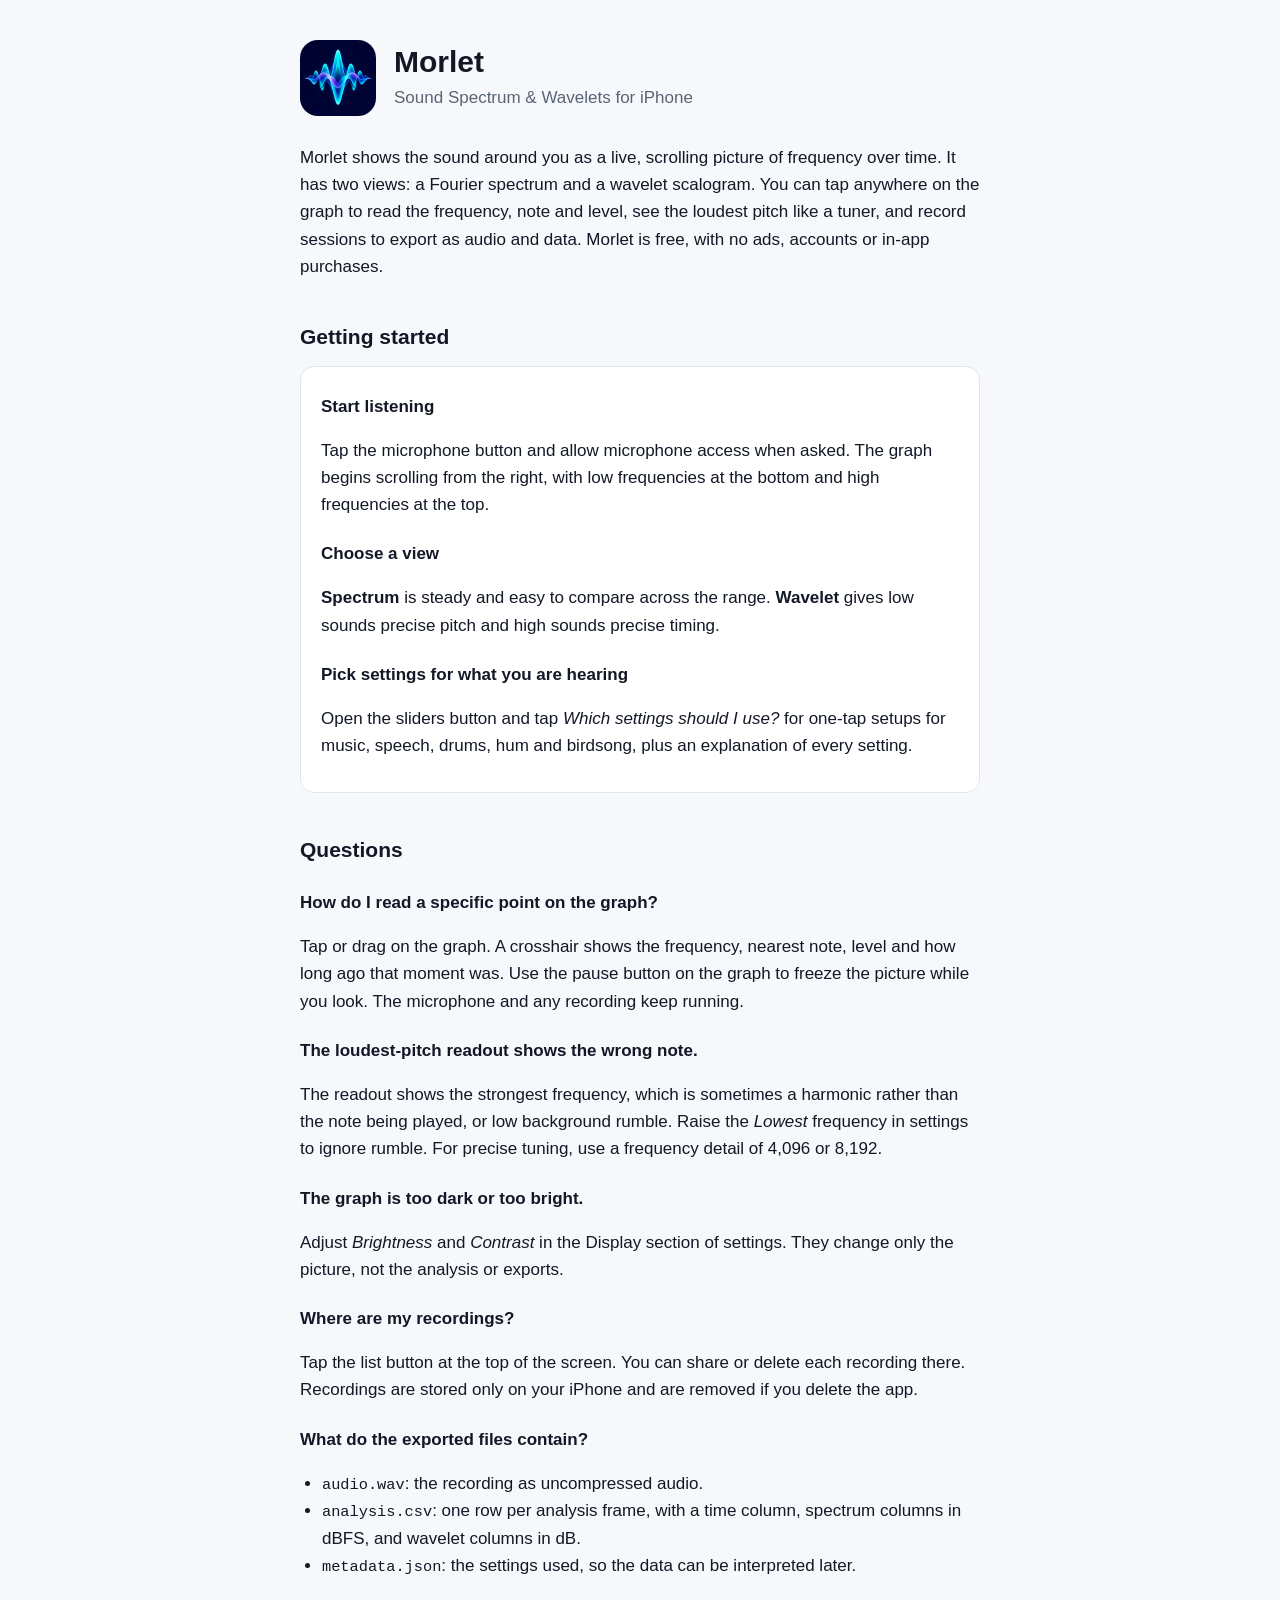
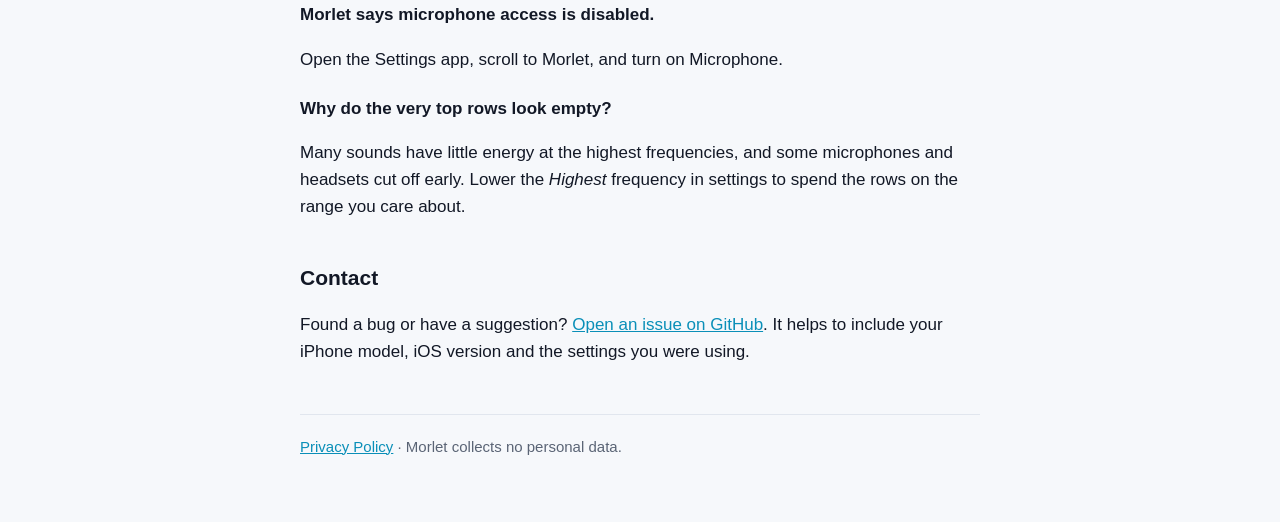
==== index.html @ c0e9b20e "Add Morlet support page and privacy policy Static pages for GitHub Pages: a support page with gettin" ====
<!doctype html>
<html lang="en">
<head>
  <meta charset="utf-8">
  <meta name="viewport" content="width=device-width, initial-scale=1">
  <title>Morlet Support</title>
  <meta name="description" content="Help and support for Morlet: Sound Spectrum & Wavelets, a free iPhone app for live sound analysis.">
  <link rel="icon" href="icon.png">
  <link rel="stylesheet" href="style.css">
</head>
<body>
<main>
  <header>
    <img src="icon.png" alt="Morlet app icon">
    <div>
      <h1>Morlet</h1>
      <p class="tagline">Sound Spectrum &amp; Wavelets for iPhone</p>
    </div>
  </header>

  <p>Morlet shows the sound around you as a live, scrolling picture of frequency over time. It has two views: a Fourier spectrum and a wavelet scalogram. You can tap anywhere on the graph to read the frequency, note and level, see the loudest pitch like a tuner, and record sessions to export as audio and data. Morlet is free, with no ads, accounts or in-app purchases.</p>

  <h2>Getting started</h2>
  <div class="card">
    <h3>Start listening</h3>
    <p>Tap the microphone button and allow microphone access when asked. The graph begins scrolling from the right, with low frequencies at the bottom and high frequencies at the top.</p>
    <h3>Choose a view</h3>
    <p><strong>Spectrum</strong> is steady and easy to compare across the range. <strong>Wavelet</strong> gives low sounds precise pitch and high sounds precise timing.</p>
    <h3>Pick settings for what you are hearing</h3>
    <p>Open the sliders button and tap <em>Which settings should I use?</em> for one-tap setups for music, speech, drums, hum and birdsong, plus an explanation of every setting.</p>
  </div>

  <h2>Questions</h2>

  <h3>How do I read a specific point on the graph?</h3>
  <p>Tap or drag on the graph. A crosshair shows the frequency, nearest note, level and how long ago that moment was. Use the pause button on the graph to freeze the picture while you look. The microphone and any recording keep running.</p>

  <h3>The loudest-pitch readout shows the wrong note.</h3>
  <p>The readout shows the strongest frequency, which is sometimes a harmonic rather than the note being played, or low background rumble. Raise the <em>Lowest</em> frequency in settings to ignore rumble. For precise tuning, use a frequency detail of 4,096 or 8,192.</p>

  <h3>The graph is too dark or too bright.</h3>
  <p>Adjust <em>Brightness</em> and <em>Contrast</em> in the Display section of settings. They change only the picture, not the analysis or exports.</p>

  <h3>Where are my recordings?</h3>
  <p>Tap the list button at the top of the screen. You can share or delete each recording there. Recordings are stored only on your iPhone and are removed if you delete the app.</p>

  <h3>What do the exported files contain?</h3>
  <ul>
    <li><code>audio.wav</code>: the recording as uncompressed audio.</li>
    <li><code>analysis.csv</code>: one row per analysis frame, with a time column, spectrum columns in dBFS, and wavelet columns in dB.</li>
    <li><code>metadata.json</code>: the settings used, so the data can be interpreted later.</li>
  </ul>

  <h3>Morlet says microphone access is disabled.</h3>
  <p>Open the Settings app, scroll to Morlet, and turn on Microphone.</p>

  <h3>Why do the very top rows look empty?</h3>
  <p>Many sounds have little energy at the highest frequencies, and some microphones and headsets cut off early. Lower the <em>Highest</em> frequency in settings to spend the rows on the range you care about.</p>

  <h2>Contact</h2>
  <p>Found a bug or have a suggestion? <a href="https://github.com/evanwellmeyer/morlet-support/issues">Open an issue on GitHub</a>. It helps to include your iPhone model, iOS version and the settings you were using.</p>

  <nav>
    <a href="privacy.html">Privacy Policy</a> · Morlet collects no personal data.
  </nav>
</main>
</body>
</html>
---- style.css ----
:root {
  --background: #f6f8fb;
  --surface: #ffffff;
  --text: #121826;
  --muted: #5a6475;
  --accent: #0a8fb8;
  --border: #e1e6ee;
}

@media (prefers-color-scheme: dark) {
  :root {
    --background: #060b14;
    --surface: #0d1522;
    --text: #e8edf5;
    --muted: #93a0b4;
    --accent: #35d0f5;
    --border: #1c2737;
  }
}

* { box-sizing: border-box; }

body {
  margin: 0;
  background: var(--background);
  color: var(--text);
  font: 17px/1.6 -apple-system, BlinkMacSystemFont, "SF Pro Text", "Helvetica Neue", Arial, sans-serif;
}

main {
  max-width: 720px;
  margin: 0 auto;
  padding: 40px 20px 64px;
}

header {
  display: flex;
  align-items: center;
  gap: 18px;
  margin-bottom: 28px;
}

header img {
  width: 76px;
  height: 76px;
  border-radius: 18px;
  flex-shrink: 0;
}

h1 {
  margin: 0;
  font-size: 30px;
  line-height: 1.2;
}

.tagline {
  margin: 4px 0 0;
  color: var(--muted);
}

h2 {
  margin: 40px 0 10px;
  font-size: 21px;
}

h3 {
  margin: 22px 0 4px;
  font-size: 17px;
}

p, li { color: var(--text); }

.muted { color: var(--muted); }

a { color: var(--accent); }

ul { padding-left: 22px; }

.card {
  background: var(--surface);
  border: 1px solid var(--border);
  border-radius: 14px;
  padding: 4px 20px 16px;
  margin-top: 12px;
}

nav {
  margin-top: 48px;
  padding-top: 20px;
  border-top: 1px solid var(--border);
  color: var(--muted);
  font-size: 15px;
}

code {
  font-family: ui-monospace, "SF Mono", Menlo, monospace;
  font-size: 0.9em;
}
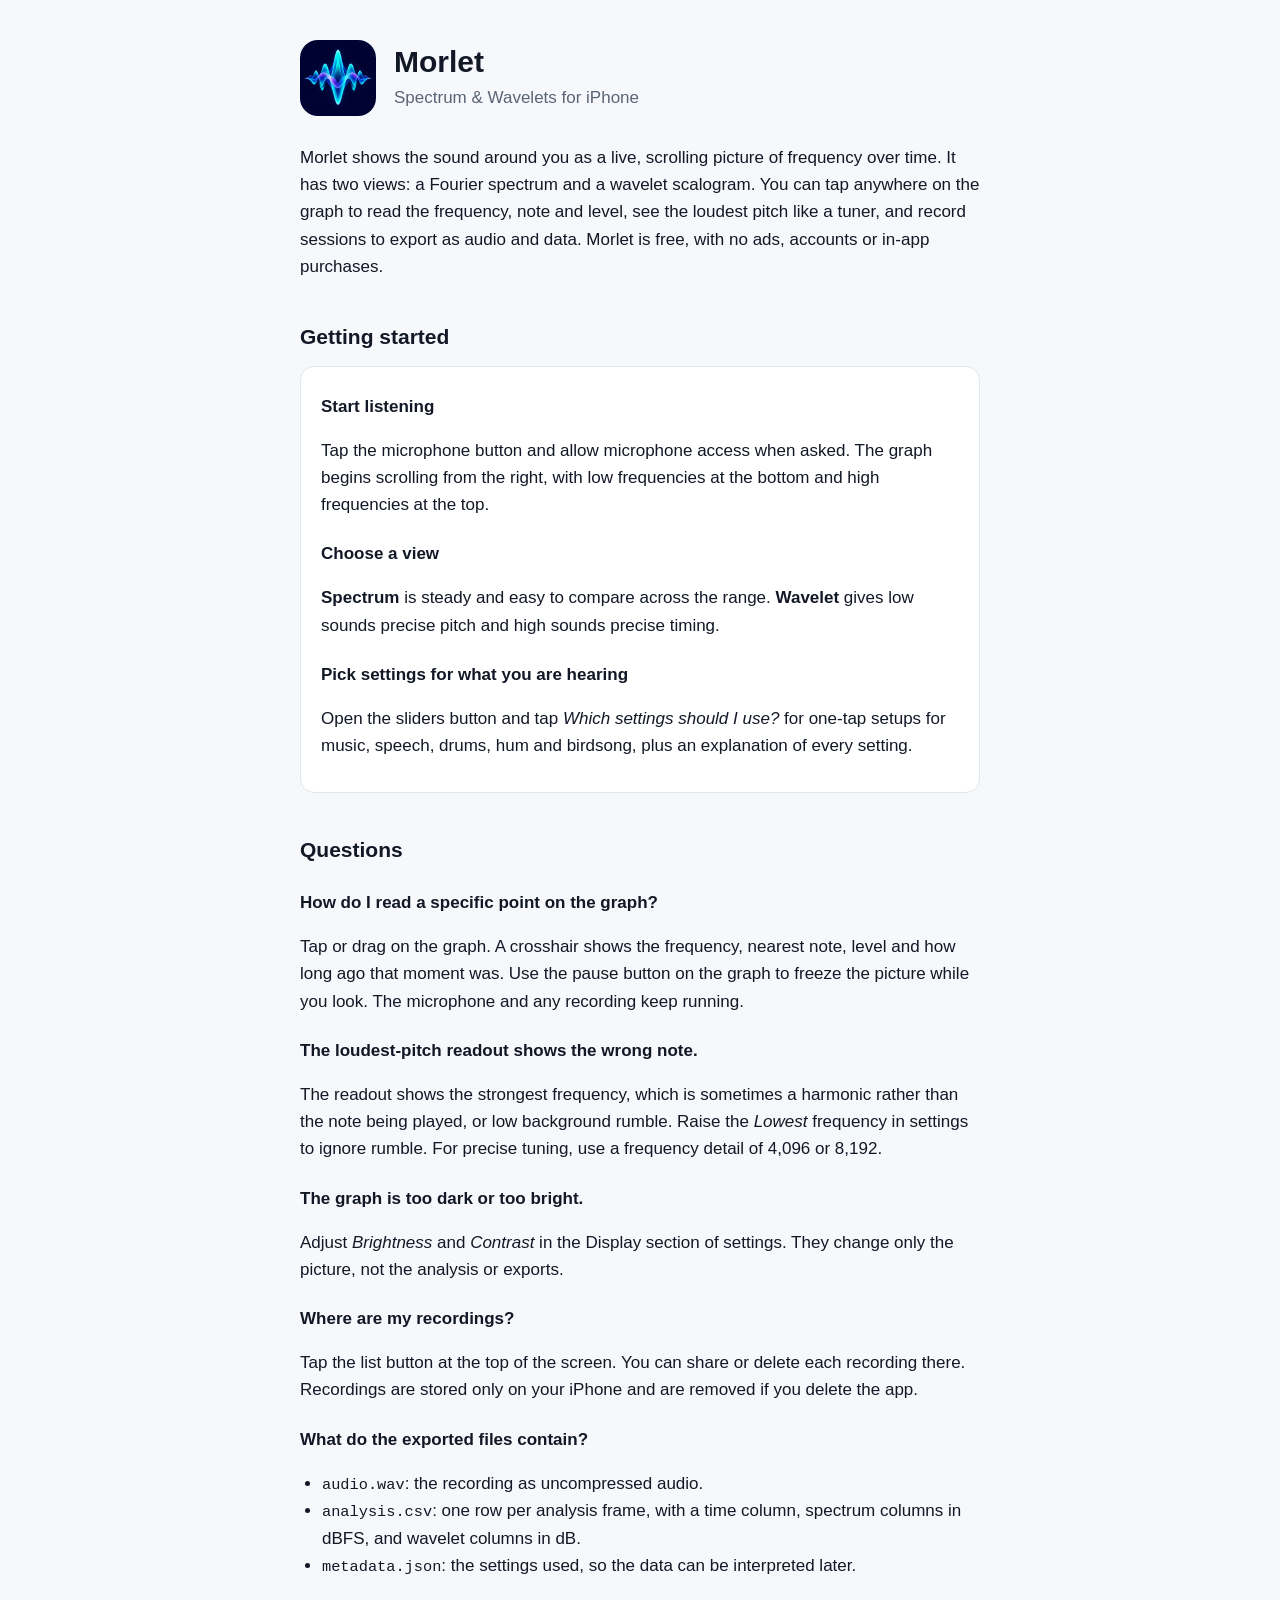
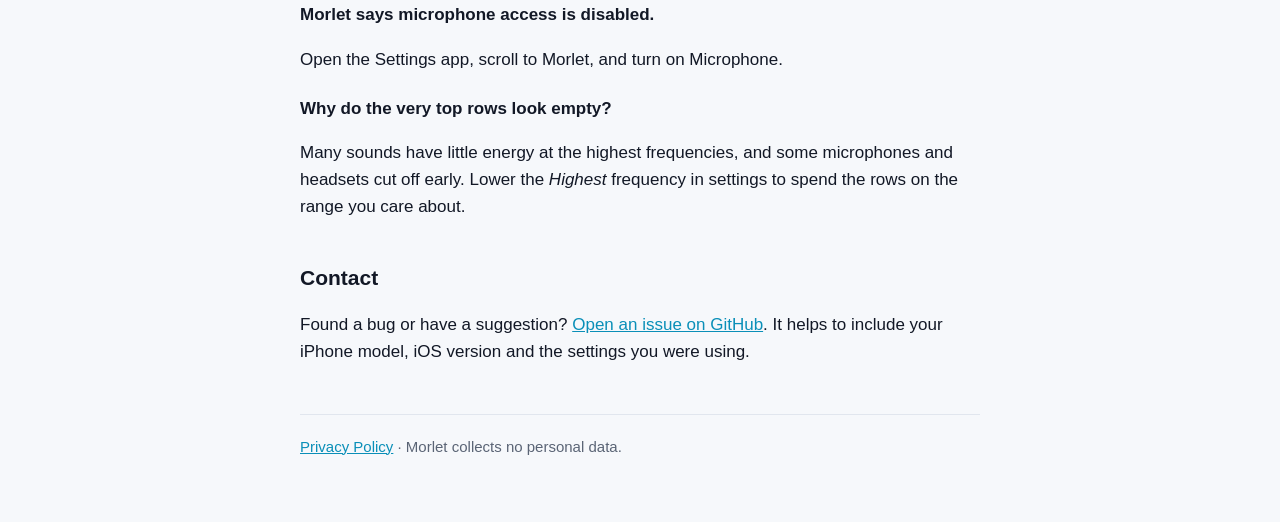
==== commit 558f49e9: "Use the App Store name Morlet: Spectrum & Wavelets" ====
--- a/index.html
+++ b/index.html
@@ -4,7 +4,7 @@
   <meta charset="utf-8">
   <meta name="viewport" content="width=device-width, initial-scale=1">
   <title>Morlet Support</title>
-  <meta name="description" content="Help and support for Morlet: Sound Spectrum & Wavelets, a free iPhone app for live sound analysis.">
+  <meta name="description" content="Help and support for Morlet: Spectrum & Wavelets, a free iPhone app for live sound analysis.">
   <link rel="icon" href="icon.png">
   <link rel="stylesheet" href="style.css">
 </head>
@@ -14,7 +14,7 @@
     <img src="icon.png" alt="Morlet app icon">
     <div>
       <h1>Morlet</h1>
-      <p class="tagline">Sound Spectrum &amp; Wavelets for iPhone</p>
+      <p class="tagline">Spectrum &amp; Wavelets for iPhone</p>
     </div>
   </header>
 
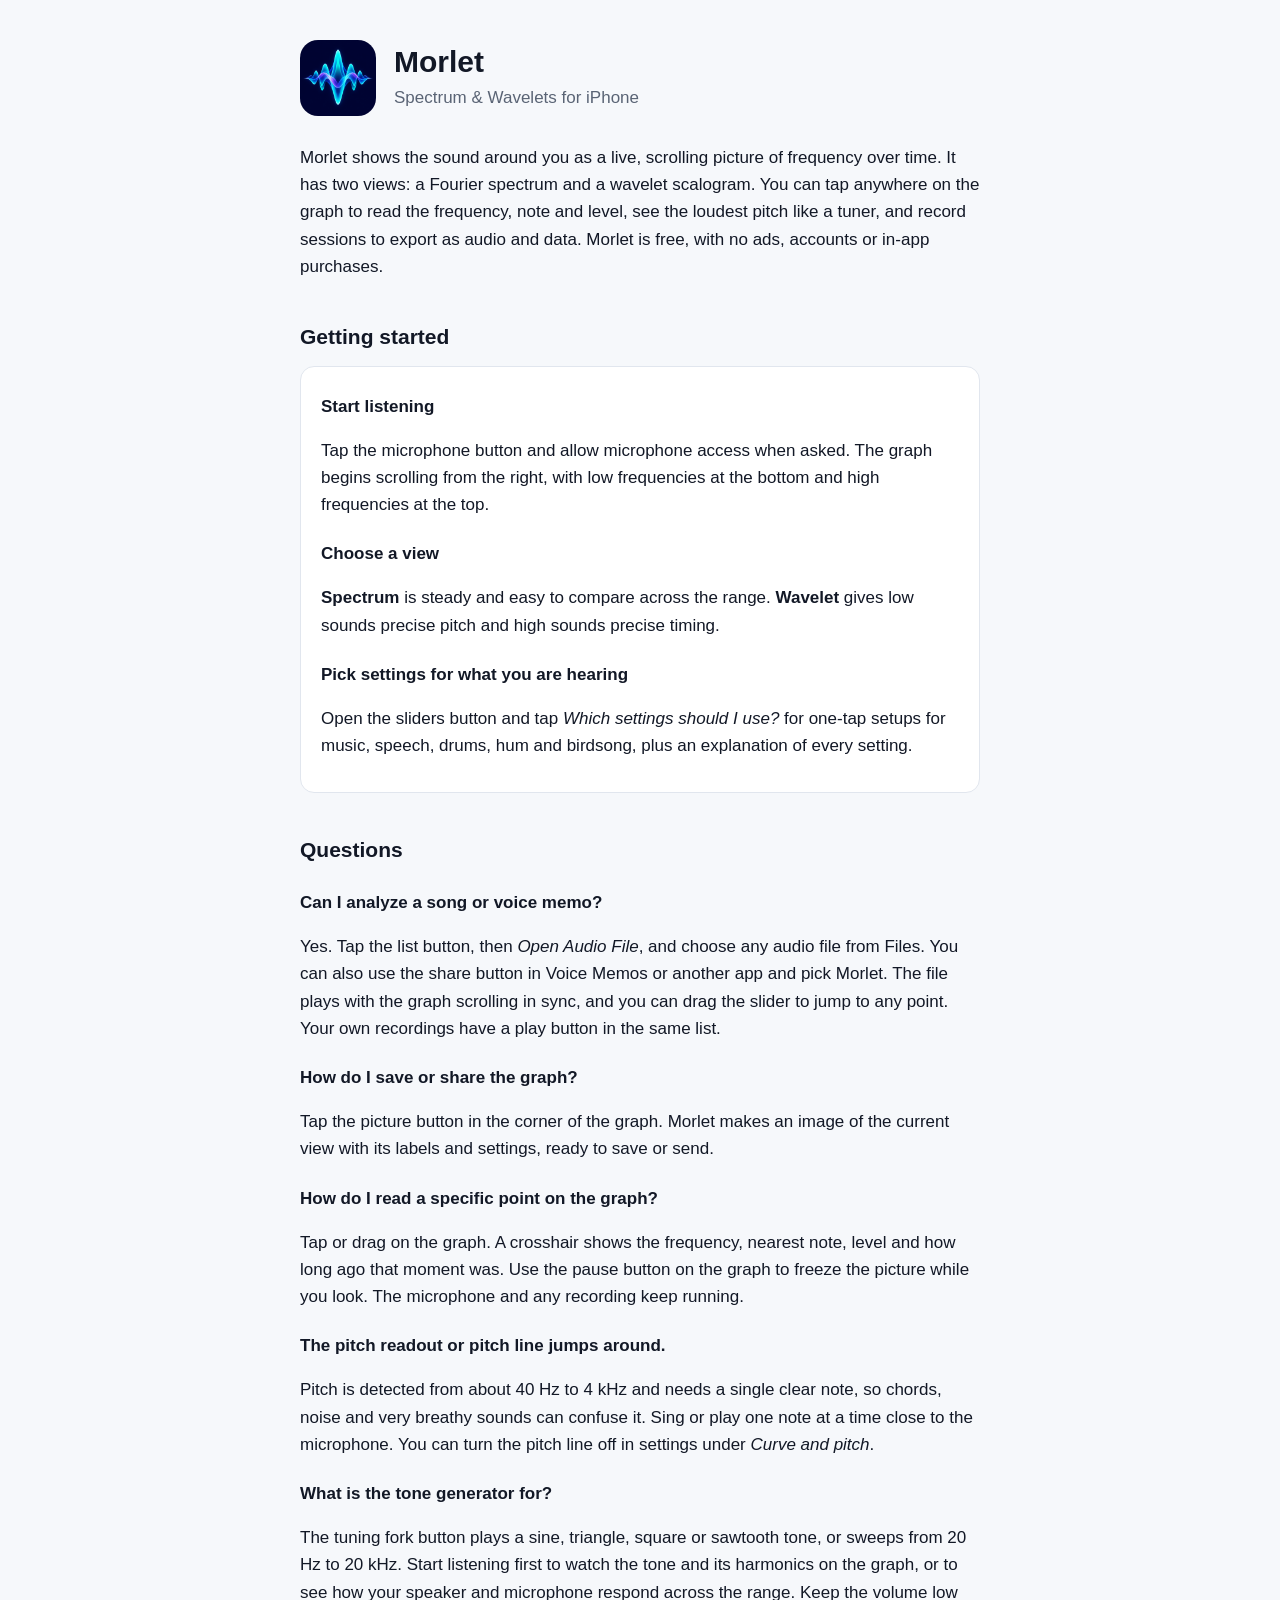
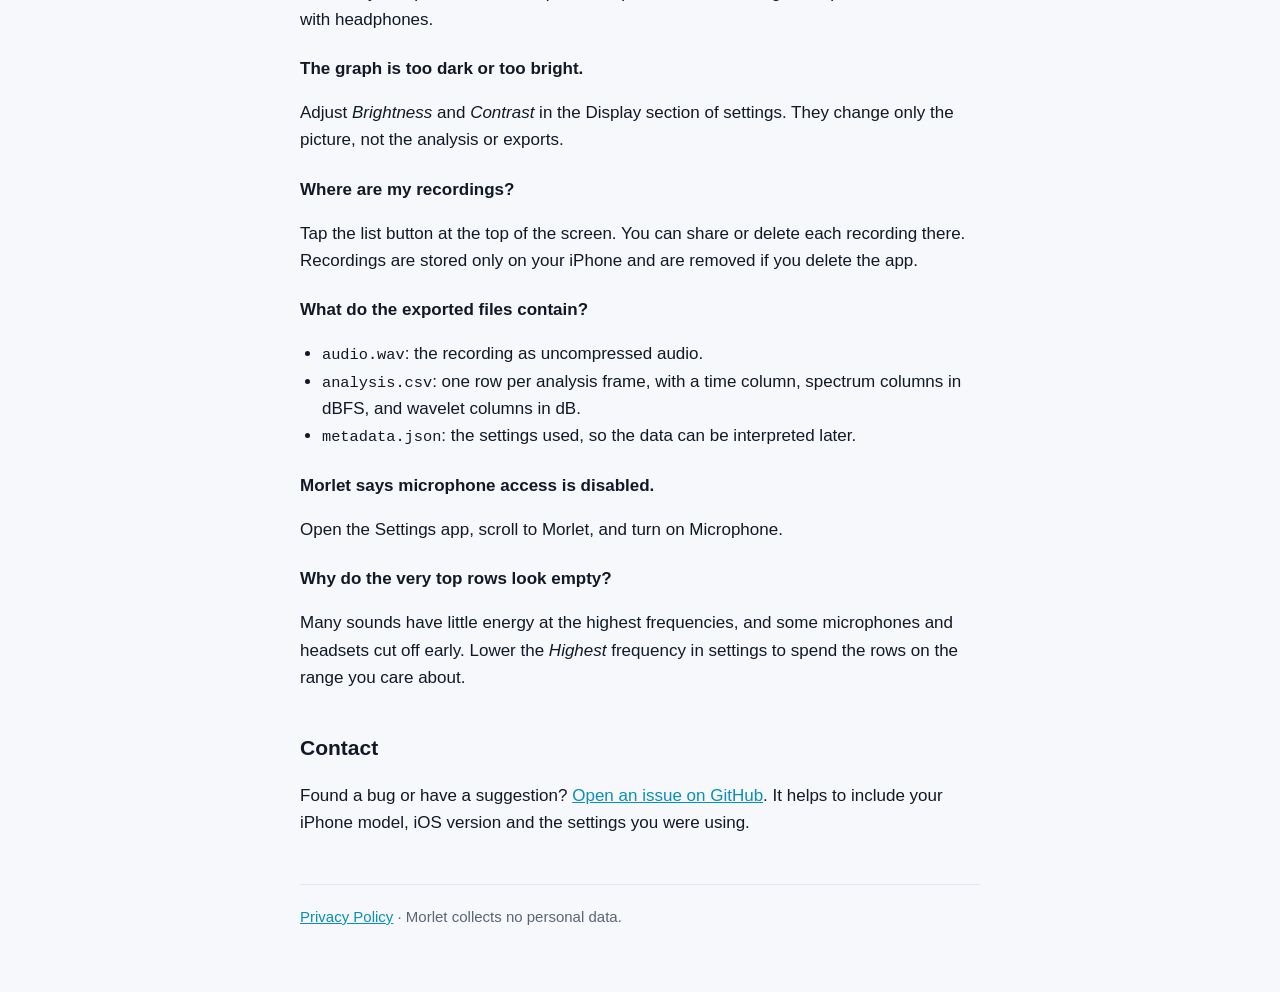
==== commit 80d0932b: "Add FAQ entries for Morlet 1.1 features" ====
--- a/index.html
+++ b/index.html
@@ -32,11 +32,20 @@
 
   <h2>Questions</h2>
 
+  <h3>Can I analyze a song or voice memo?</h3>
+  <p>Yes. Tap the list button, then <em>Open Audio File</em>, and choose any audio file from Files. You can also use the share button in Voice Memos or another app and pick Morlet. The file plays with the graph scrolling in sync, and you can drag the slider to jump to any point. Your own recordings have a play button in the same list.</p>
+
+  <h3>How do I save or share the graph?</h3>
+  <p>Tap the picture button in the corner of the graph. Morlet makes an image of the current view with its labels and settings, ready to save or send.</p>
+
   <h3>How do I read a specific point on the graph?</h3>
   <p>Tap or drag on the graph. A crosshair shows the frequency, nearest note, level and how long ago that moment was. Use the pause button on the graph to freeze the picture while you look. The microphone and any recording keep running.</p>
 
-  <h3>The loudest-pitch readout shows the wrong note.</h3>
-  <p>The readout shows the strongest frequency, which is sometimes a harmonic rather than the note being played, or low background rumble. Raise the <em>Lowest</em> frequency in settings to ignore rumble. For precise tuning, use a frequency detail of 4,096 or 8,192.</p>
+  <h3>The pitch readout or pitch line jumps around.</h3>
+  <p>Pitch is detected from about 40 Hz to 4 kHz and needs a single clear note, so chords, noise and very breathy sounds can confuse it. Sing or play one note at a time close to the microphone. You can turn the pitch line off in settings under <em>Curve and pitch</em>.</p>
+
+  <h3>What is the tone generator for?</h3>
+  <p>The tuning fork button plays a sine, triangle, square or sawtooth tone, or sweeps from 20 Hz to 20 kHz. Start listening first to watch the tone and its harmonics on the graph, or to see how your speaker and microphone respond across the range. Keep the volume low with headphones.</p>
 
   <h3>The graph is too dark or too bright.</h3>
   <p>Adjust <em>Brightness</em> and <em>Contrast</em> in the Display section of settings. They change only the picture, not the analysis or exports.</p>
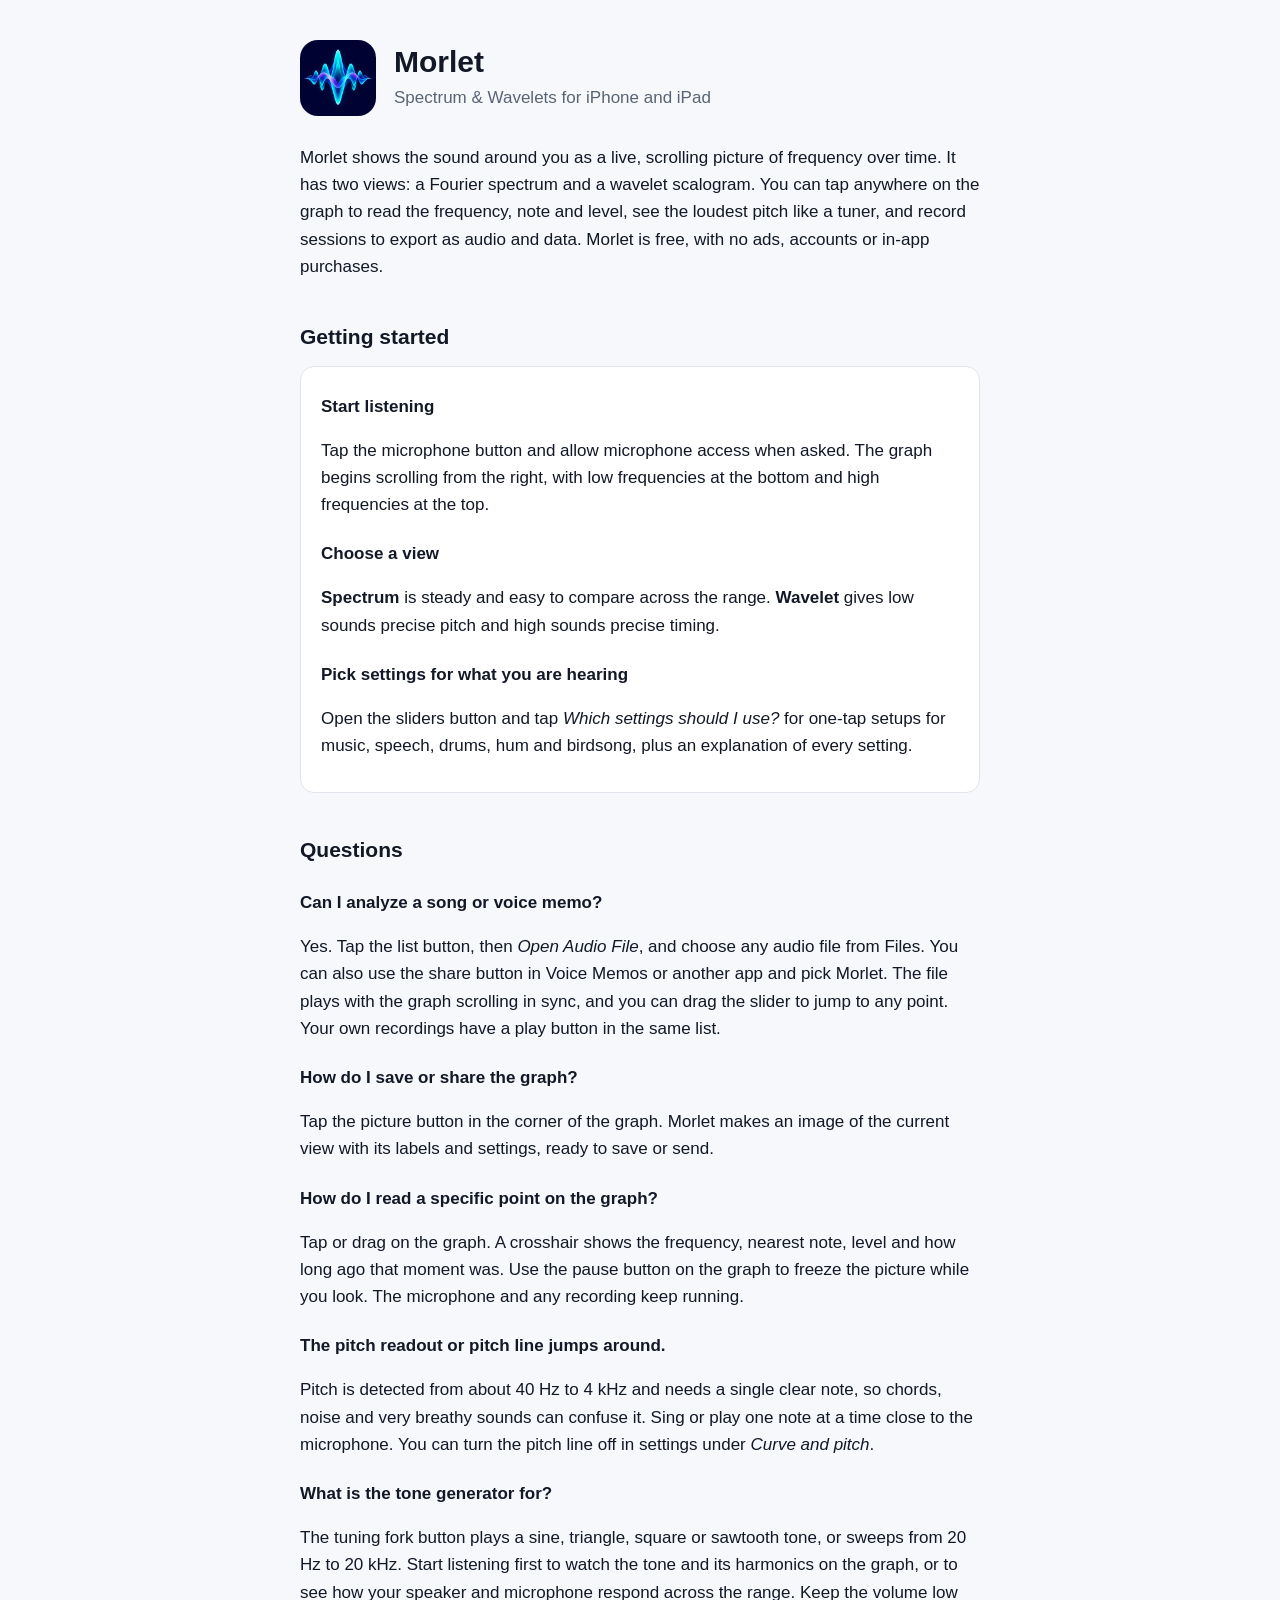
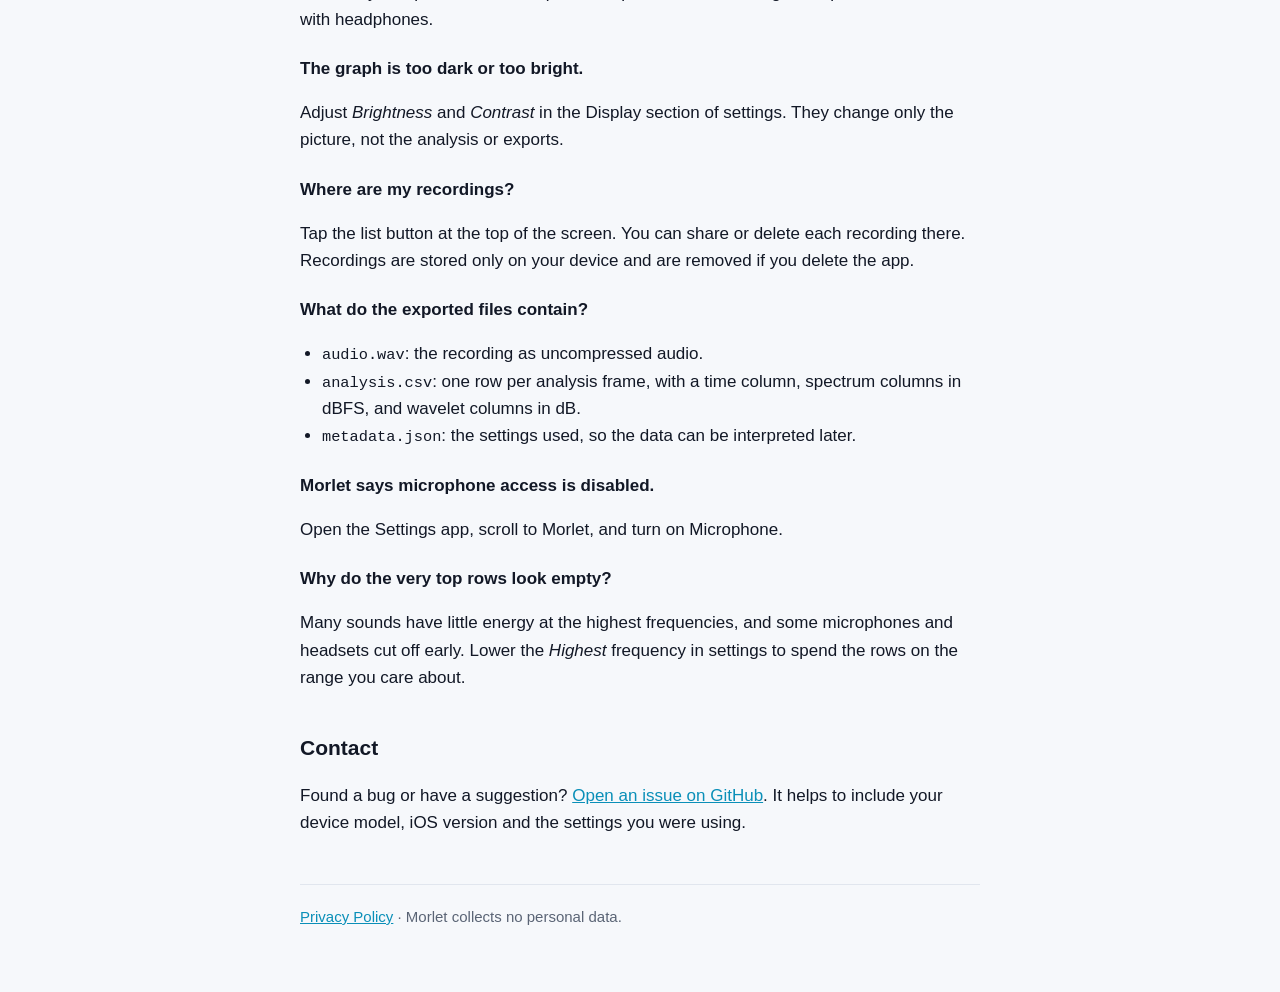
==== commit 9fac7c05: "Mention iPad on support and privacy pages" ====
--- a/index.html
+++ b/index.html
@@ -4,7 +4,7 @@
   <meta charset="utf-8">
   <meta name="viewport" content="width=device-width, initial-scale=1">
   <title>Morlet Support</title>
-  <meta name="description" content="Help and support for Morlet: Spectrum & Wavelets, a free iPhone app for live sound analysis.">
+  <meta name="description" content="Help and support for Morlet: Spectrum & Wavelets, a free iPhone and iPad app for live sound analysis.">
   <link rel="icon" href="icon.png">
   <link rel="stylesheet" href="style.css">
 </head>
@@ -14,7 +14,7 @@
     <img src="icon.png" alt="Morlet app icon">
     <div>
       <h1>Morlet</h1>
-      <p class="tagline">Spectrum &amp; Wavelets for iPhone</p>
+      <p class="tagline">Spectrum &amp; Wavelets for iPhone and iPad</p>
     </div>
   </header>
 
@@ -51,7 +51,7 @@
   <p>Adjust <em>Brightness</em> and <em>Contrast</em> in the Display section of settings. They change only the picture, not the analysis or exports.</p>
 
   <h3>Where are my recordings?</h3>
-  <p>Tap the list button at the top of the screen. You can share or delete each recording there. Recordings are stored only on your iPhone and are removed if you delete the app.</p>
+  <p>Tap the list button at the top of the screen. You can share or delete each recording there. Recordings are stored only on your device and are removed if you delete the app.</p>
 
   <h3>What do the exported files contain?</h3>
   <ul>
@@ -67,7 +67,7 @@
   <p>Many sounds have little energy at the highest frequencies, and some microphones and headsets cut off early. Lower the <em>Highest</em> frequency in settings to spend the rows on the range you care about.</p>
 
   <h2>Contact</h2>
-  <p>Found a bug or have a suggestion? <a href="https://github.com/evanwellmeyer/morlet-support/issues">Open an issue on GitHub</a>. It helps to include your iPhone model, iOS version and the settings you were using.</p>
+  <p>Found a bug or have a suggestion? <a href="https://github.com/evanwellmeyer/morlet-support/issues">Open an issue on GitHub</a>. It helps to include your device model, iOS version and the settings you were using.</p>
 
   <nav>
     <a href="privacy.html">Privacy Policy</a> · Morlet collects no personal data.
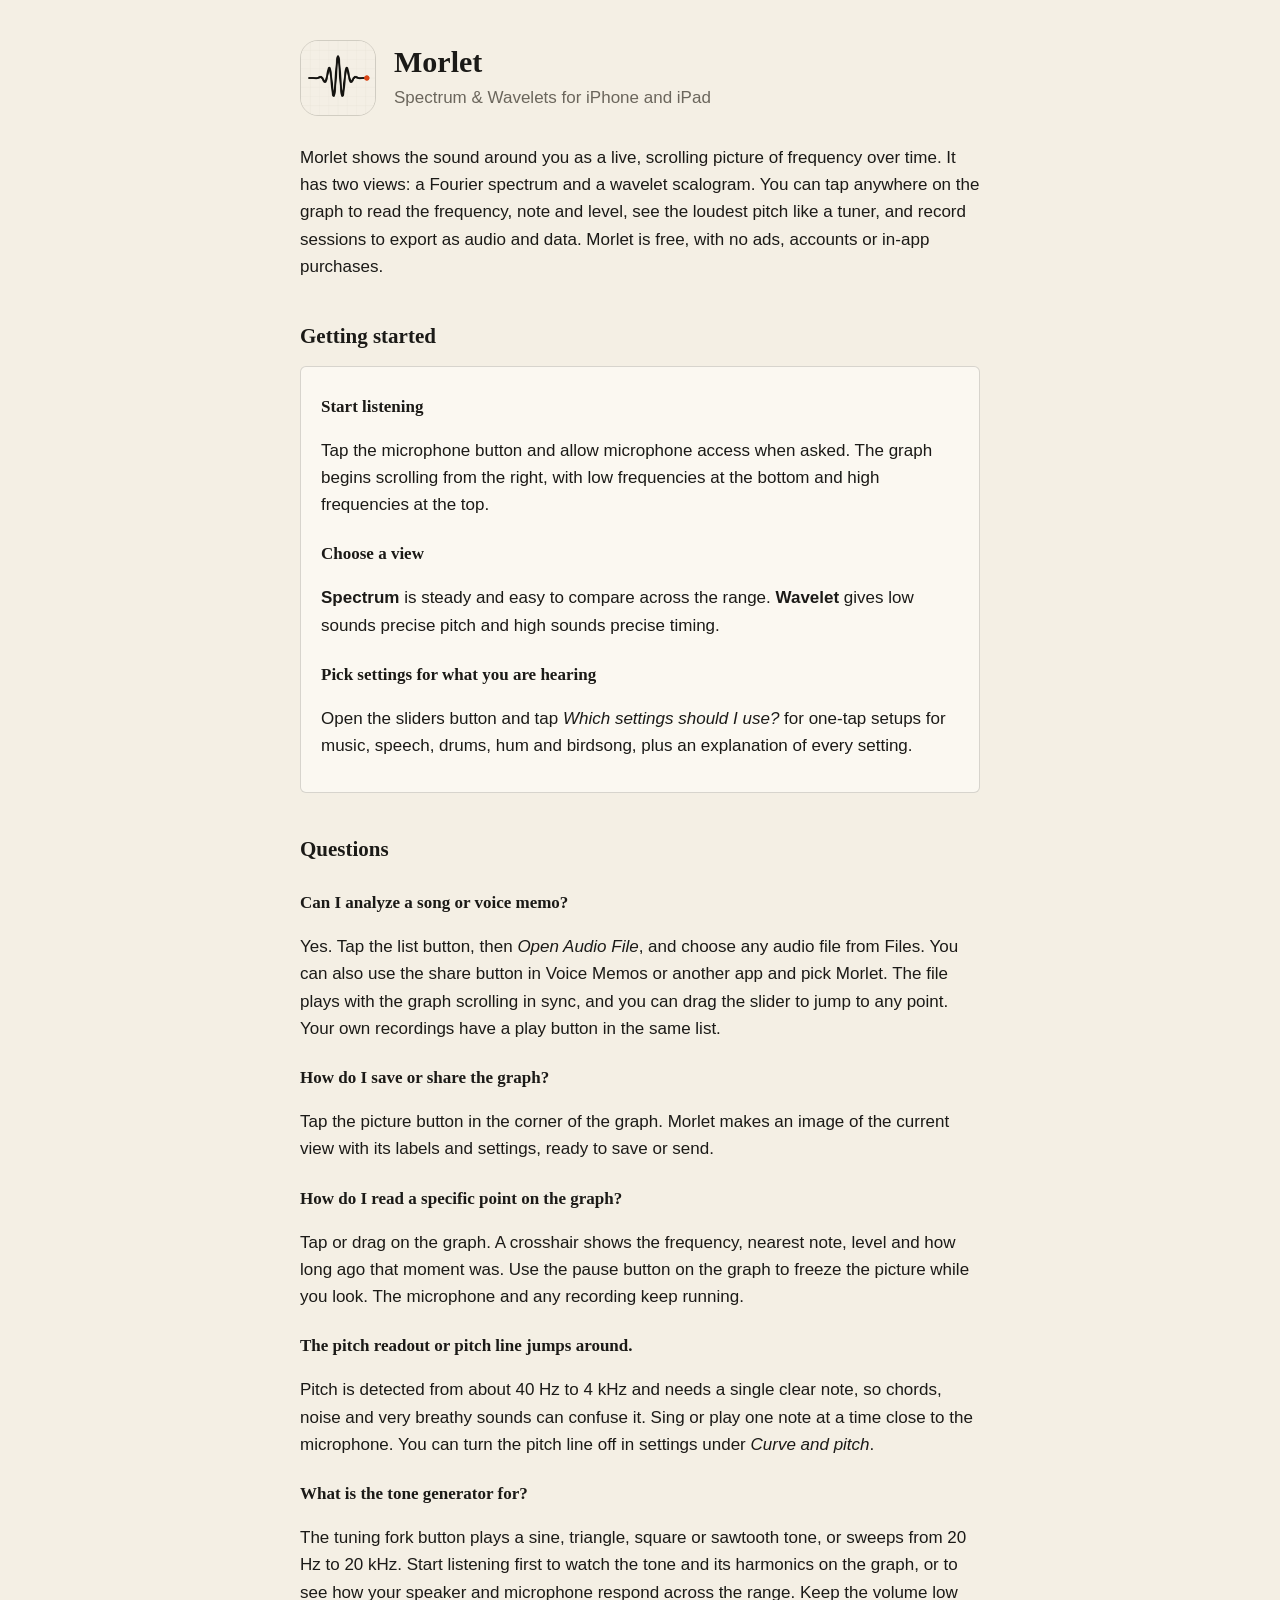
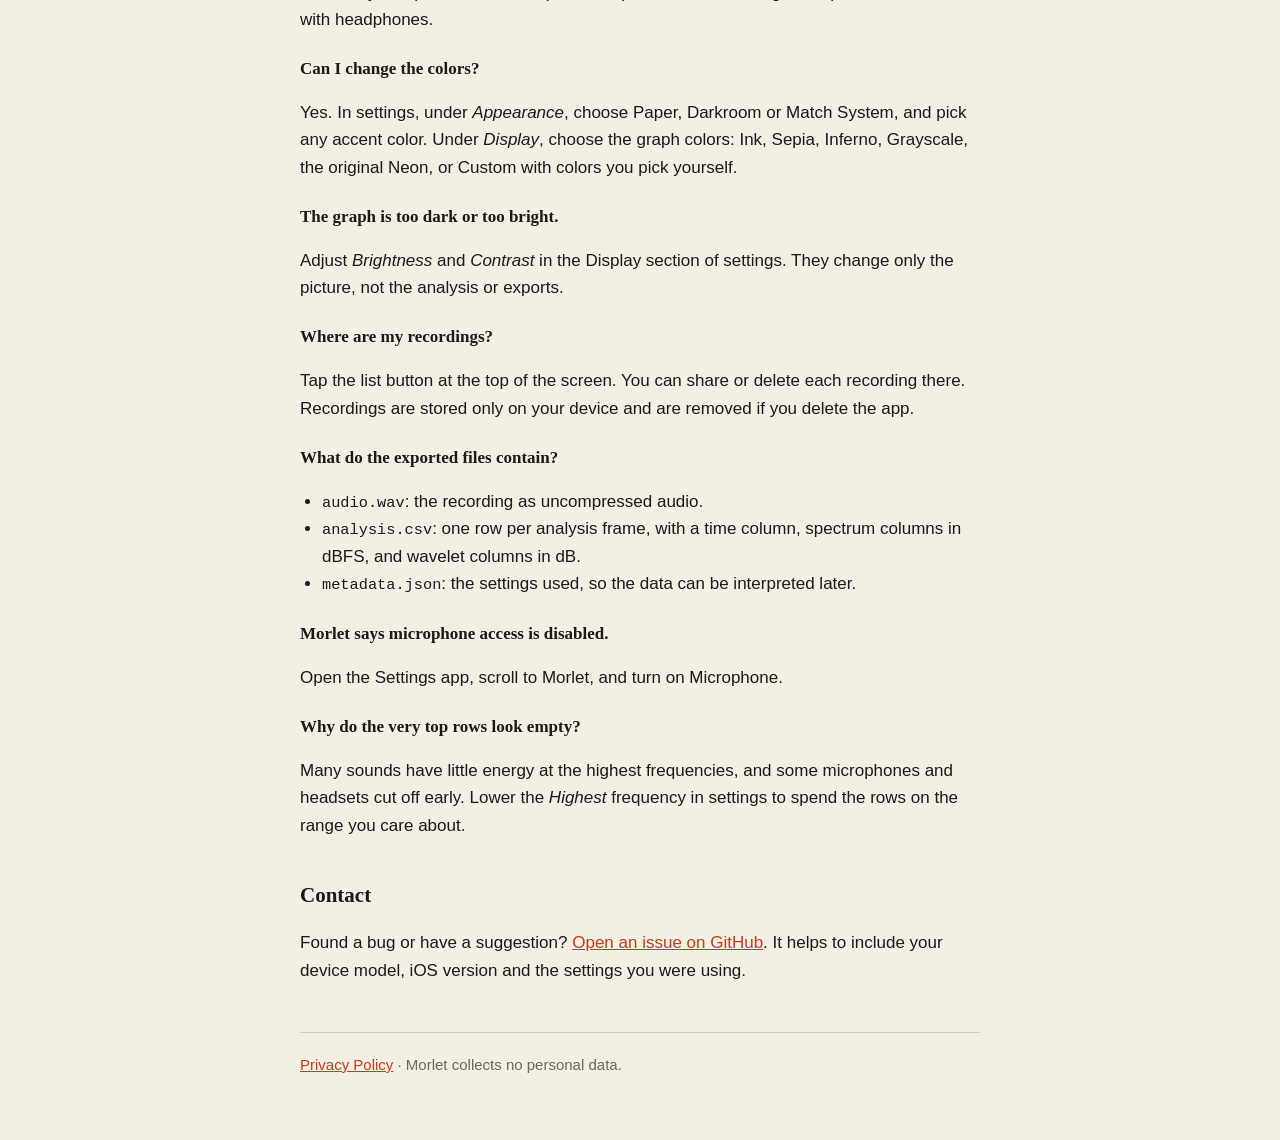
==== commit 7fe58d39: "Match the app's paper and ink redesign; add color FAQ" ====
--- a/index.html
+++ b/index.html
@@ -47,6 +47,9 @@
   <h3>What is the tone generator for?</h3>
   <p>The tuning fork button plays a sine, triangle, square or sawtooth tone, or sweeps from 20 Hz to 20 kHz. Start listening first to watch the tone and its harmonics on the graph, or to see how your speaker and microphone respond across the range. Keep the volume low with headphones.</p>
 
+  <h3>Can I change the colors?</h3>
+  <p>Yes. In settings, under <em>Appearance</em>, choose Paper, Darkroom or Match System, and pick any accent color. Under <em>Display</em>, choose the graph colors: Ink, Sepia, Inferno, Grayscale, the original Neon, or Custom with colors you pick yourself.</p>
+
   <h3>The graph is too dark or too bright.</h3>
   <p>Adjust <em>Brightness</em> and <em>Contrast</em> in the Display section of settings. They change only the picture, not the analysis or exports.</p>
 
--- a/style.css
+++ b/style.css
@@ -1,20 +1,20 @@
 :root {
-  --background: #f6f8fb;
-  --surface: #ffffff;
-  --text: #121826;
-  --muted: #5a6475;
-  --accent: #0a8fb8;
-  --border: #e1e6ee;
+  --background: #F4EFE4;
+  --surface: #FBF8F1;
+  --text: #1B1A17;
+  --muted: #6B665C;
+  --accent: #C23E14;
+  --border: rgba(27, 26, 23, 0.16);
 }
 
 @media (prefers-color-scheme: dark) {
   :root {
-    --background: #060b14;
-    --surface: #0d1522;
-    --text: #e8edf5;
-    --muted: #93a0b4;
-    --accent: #35d0f5;
-    --border: #1c2737;
+    --background: #161513;
+    --surface: #1E1C19;
+    --text: #ECE5D6;
+    --muted: #A39D90;
+    --accent: #E8673A;
+    --border: rgba(236, 229, 214, 0.16);
   }
 }
 
@@ -45,6 +45,11 @@
   height: 76px;
   border-radius: 18px;
   flex-shrink: 0;
+  border: 1px solid var(--border);
+}
+
+h1, h2, h3 {
+  font-family: "New York", ui-serif, Georgia, "Times New Roman", serif;
 }
 
 h1 {
@@ -79,7 +84,7 @@
 .card {
   background: var(--surface);
   border: 1px solid var(--border);
-  border-radius: 14px;
+  border-radius: 6px;
   padding: 4px 20px 16px;
   margin-top: 12px;
 }
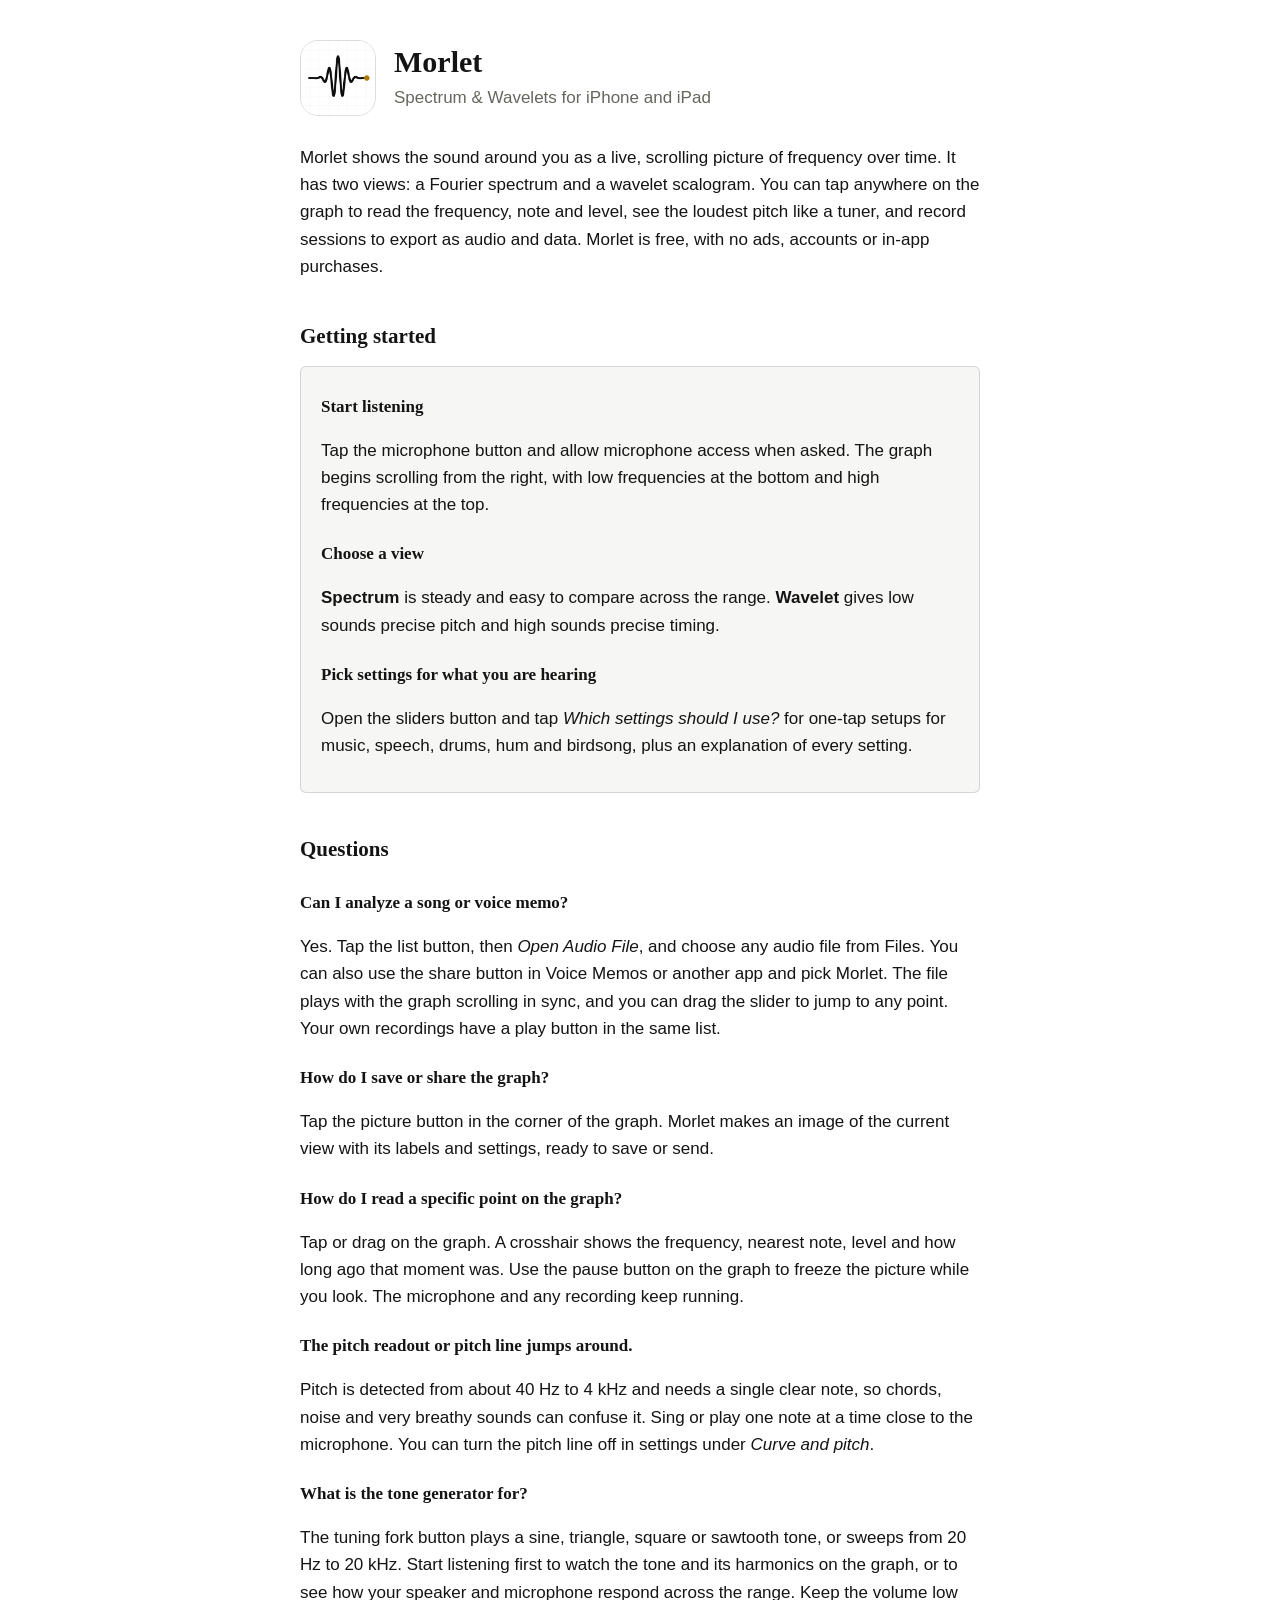
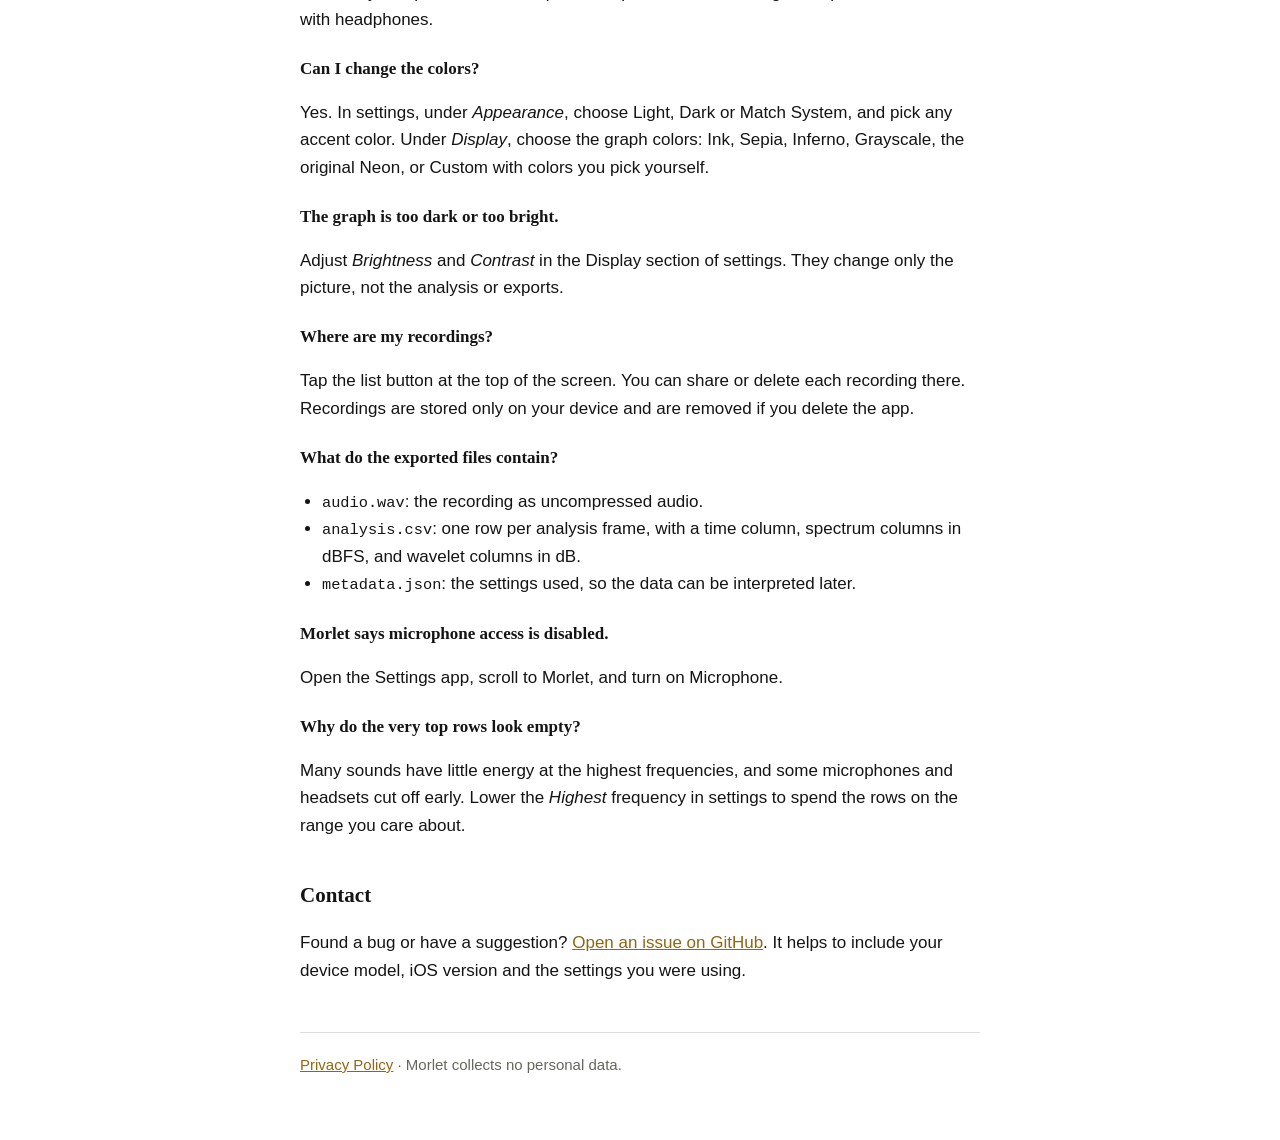
==== commit 33c884a7: "Match the app's white, matte black and ochre look" ====
--- a/index.html
+++ b/index.html
@@ -48,7 +48,7 @@
   <p>The tuning fork button plays a sine, triangle, square or sawtooth tone, or sweeps from 20 Hz to 20 kHz. Start listening first to watch the tone and its harmonics on the graph, or to see how your speaker and microphone respond across the range. Keep the volume low with headphones.</p>
 
   <h3>Can I change the colors?</h3>
-  <p>Yes. In settings, under <em>Appearance</em>, choose Paper, Darkroom or Match System, and pick any accent color. Under <em>Display</em>, choose the graph colors: Ink, Sepia, Inferno, Grayscale, the original Neon, or Custom with colors you pick yourself.</p>
+  <p>Yes. In settings, under <em>Appearance</em>, choose Light, Dark or Match System, and pick any accent color. Under <em>Display</em>, choose the graph colors: Ink, Sepia, Inferno, Grayscale, the original Neon, or Custom with colors you pick yourself.</p>
 
   <h3>The graph is too dark or too bright.</h3>
   <p>Adjust <em>Brightness</em> and <em>Contrast</em> in the Display section of settings. They change only the picture, not the analysis or exports.</p>
--- a/style.css
+++ b/style.css
@@ -1,20 +1,20 @@
 :root {
-  --background: #F4EFE4;
-  --surface: #FBF8F1;
-  --text: #1B1A17;
-  --muted: #6B665C;
-  --accent: #C23E14;
-  --border: rgba(27, 26, 23, 0.16);
+  --background: #FFFFFF;
+  --surface: #F6F6F5;
+  --text: #141414;
+  --muted: #66665F;
+  --accent: #8F6710;
+  --border: rgba(20, 20, 20, 0.14);
 }
 
 @media (prefers-color-scheme: dark) {
   :root {
-    --background: #161513;
-    --surface: #1E1C19;
-    --text: #ECE5D6;
-    --muted: #A39D90;
-    --accent: #E8673A;
-    --border: rgba(236, 229, 214, 0.16);
+    --background: #0E0E0E;
+    --surface: #161616;
+    --text: #E8E8E6;
+    --muted: #9C9C96;
+    --accent: #DDA63A;
+    --border: rgba(232, 232, 230, 0.14);
   }
 }
 
